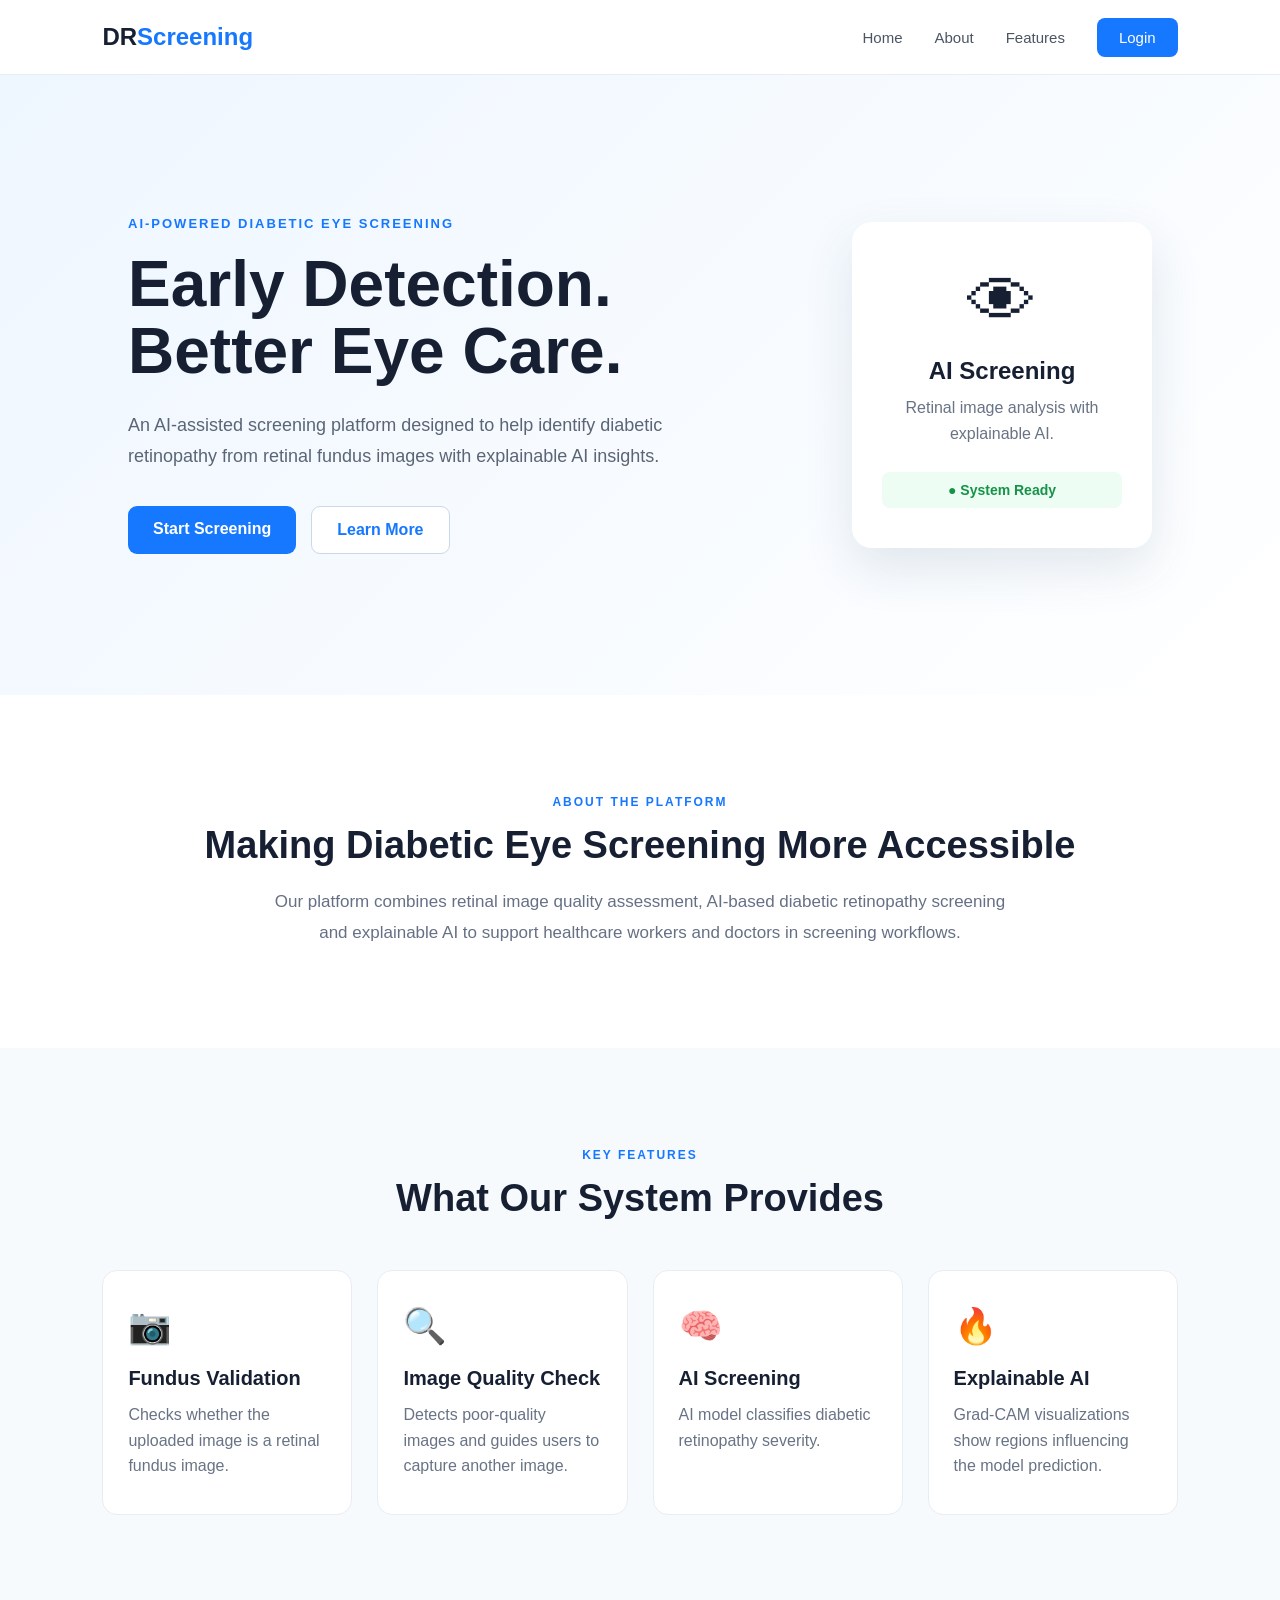
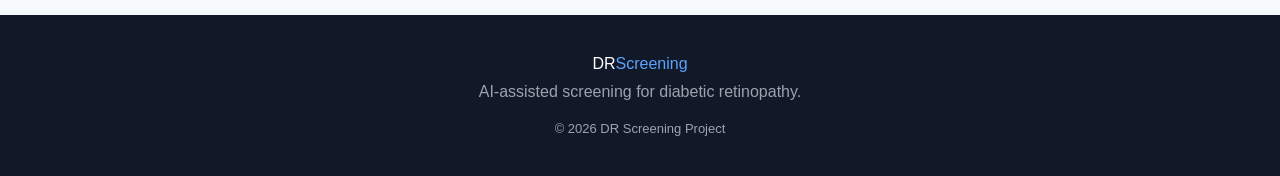
==== frontend/index.html @ b0140a63 "Complete doctor dashboard and screening history" ====
<!DOCTYPE html>
<html lang="en">
<head>
    <meta charset="UTF-8">
    <meta name="viewport" content="width=device-width, initial-scale=1.0">

    <title>DR Screening | Diabetic Retinopathy Detection</title>

    <link rel="stylesheet" href="css/style.css">
</head>

<body>

    <!-- Navigation -->
    <header class="navbar">

        <div class="logo">
            DR<span>Screening</span>
        </div>

        <nav>
            <a href="index.html">Home</a>
            <a href="#about">About</a>
            <a href="#features">Features</a>
            <a href="login.html" class="login-btn">Login</a>
        </nav>

    </header>


    <!-- Hero Section -->
    <section class="hero">

        <div class="hero-content">

            <p class="tagline">
                AI-POWERED DIABETIC EYE SCREENING
            </p>

            <h1>
                Early Detection.<br>
                Better Eye Care.
            </h1>

            <p class="hero-text">
                An AI-assisted screening platform designed to help
                identify diabetic retinopathy from retinal fundus images
                with explainable AI insights.
            </p>

            <div class="hero-buttons">

                <a href="login.html" class="primary-btn">
                    Start Screening
                </a>

                <a href="#about" class="secondary-btn">
                    Learn More
                </a>

            </div>

        </div>


        <div class="hero-card">

            <div class="eye-icon">
                👁
            </div>

            <h3>AI Screening</h3>

            <p>
                Retinal image analysis with
                explainable AI.
            </p>

            <div class="status">
                ● System Ready
            </div>

        </div>

    </section>


    <!-- About Section -->
    <section id="about" class="about">

        <p class="section-label">ABOUT THE PLATFORM</p>

        <h2>
            Making Diabetic Eye Screening
            More Accessible
        </h2>

        <p>
            Our platform combines retinal image quality assessment,
            AI-based diabetic retinopathy screening and explainable
            AI to support healthcare workers and doctors in screening
            workflows.
        </p>

    </section>


    <!-- Features -->
    <section id="features" class="features">

        <p class="section-label">KEY FEATURES</p>

        <h2>What Our System Provides</h2>

        <div class="feature-grid">

            <div class="feature-card">
                <div class="feature-icon">📷</div>
                <h3>Fundus Validation</h3>
                <p>
                    Checks whether the uploaded image
                    is a retinal fundus image.
                </p>
            </div>


            <div class="feature-card">
                <div class="feature-icon">🔍</div>
                <h3>Image Quality Check</h3>
                <p>
                    Detects poor-quality images and
                    guides users to capture another image.
                </p>
            </div>


            <div class="feature-card">
                <div class="feature-icon">🧠</div>
                <h3>AI Screening</h3>
                <p>
                    AI model classifies diabetic
                    retinopathy severity.
                </p>
            </div>


            <div class="feature-card">
                <div class="feature-icon">🔥</div>
                <h3>Explainable AI</h3>
                <p>
                    Grad-CAM visualizations show
                    regions influencing the model prediction.
                </p>
            </div>

        </div>

    </section>


    <!-- Footer -->
    <footer>

        <div class="logo">
            DR<span>Screening</span>
        </div>

        <p>
            AI-assisted screening for diabetic retinopathy.
        </p>

        <p class="copyright">
            © 2026 DR Screening Project
        </p>

    </footer>


</body>
</html>
---- frontend/css/style.css ----
/* =========================================
   GLOBAL
   ========================================= */

* {
    margin: 0;
    padding: 0;
    box-sizing: border-box;
}

html {
    scroll-behavior: smooth;
}

body {
    font-family: Arial, Helvetica, sans-serif;
    background: #f7fafc;
    color: #172033;
}


/* =========================================
   NAVBAR
   ========================================= */

.navbar {
    width: 100%;
    height: 75px;
    display: flex;
    align-items: center;
    justify-content: space-between;
    padding: 0 8%;
    background: white;
    border-bottom: 1px solid #e8edf3;
}

.navbar .logo {
    flex-shrink: 0;
    white-space: nowrap;
    font-size: 24px;
    font-weight: 800;
    color: #172033;
}

.navbar .logo span {
    color: #1677ff;
}

.navbar > nav {
    display: flex;
    align-items: center;
    justify-content: flex-end;
    gap: 32px;
    flex-shrink: 0;
}

.navbar > nav a {
    text-decoration: none;
    color: #4b5563;
    font-size: 15px;
    font-weight: 500;
    white-space: nowrap;
}

.navbar > nav a:hover {
    color: #1677ff;
}

.login-btn {
    padding: 11px 22px;
    background: #1677ff;
    color: white !important;
    border-radius: 8px;
}


/* =========================================
   HERO
   ========================================= */

.hero {
    min-height: 620px;
    display: flex;
    align-items: center;
    justify-content: space-between;
    padding: 70px 10%;
    background: linear-gradient(
        135deg,
        #eef6ff,
        #ffffff
    );
}

.hero-content {
    max-width: 650px;
}

.tagline {
    color: #1677ff;
    font-size: 13px;
    font-weight: 700;
    letter-spacing: 2px;
    margin-bottom: 20px;
}

.hero h1 {
    font-size: 64px;
    line-height: 1.05;
    margin-bottom: 25px;
}

.hero-text {
    max-width: 570px;
    color: #5b6575;
    font-size: 18px;
    line-height: 1.7;
    margin-bottom: 35px;
}

.hero-buttons {
    display: flex;
    gap: 15px;
}

.primary-btn,
.secondary-btn {
    text-decoration: none;
    padding: 14px 25px;
    border-radius: 9px;
    font-weight: 600;
}

.primary-btn {
    background: #1677ff;
    color: white;
}

.primary-btn:hover {
    background: #075dcc;
}

.secondary-btn {
    background: white;
    color: #1677ff;
    border: 1px solid #cbd8e8;
}


/* =========================================
   HERO CARD
   ========================================= */

.hero-card {
    width: 300px;
    padding: 40px 30px;
    background: white;
    border-radius: 20px;
    text-align: center;
    box-shadow: 0 20px 50px rgba(30, 70, 110, 0.12);
}

.eye-icon {
    font-size: 70px;
    margin-bottom: 15px;
}

.hero-card h3 {
    font-size: 24px;
    margin-bottom: 10px;
}

.hero-card p {
    color: #687385;
    line-height: 1.6;
}

.status {
    margin-top: 25px;
    padding: 10px;
    background: #edfdf4;
    color: #159447;
    border-radius: 8px;
    font-size: 14px;
    font-weight: 600;
}


/* =========================================
   ABOUT
   ========================================= */

.about {
    padding: 100px 15%;
    text-align: center;
    background: white;
}

.section-label {
    color: #1677ff;
    font-size: 12px;
    font-weight: 700;
    letter-spacing: 2px;
    margin-bottom: 15px;
}

.about h2,
.features h2 {
    font-size: 38px;
    margin-bottom: 20px;
}

.about > p:last-child {
    max-width: 750px;
    margin: auto;
    color: #667085;
    font-size: 17px;
    line-height: 1.8;
}


/* =========================================
   FEATURES
   ========================================= */

.features {
    padding: 100px 8%;
    text-align: center;
}

.feature-grid {
    margin-top: 50px;
    display: grid;
    grid-template-columns: repeat(4, 1fr);
    gap: 25px;
}

.feature-card {
    background: white;
    padding: 35px 25px;
    border-radius: 15px;
    border: 1px solid #e8edf3;
    text-align: left;
    transition: 0.25s;
}

.feature-card:hover {
    transform: translateY(-5px);
    box-shadow: 0 15px 35px rgba(30, 70, 110, 0.10);
}

.feature-icon {
    font-size: 35px;
    margin-bottom: 20px;
}

.feature-card h3 {
    margin-bottom: 12px;
    font-size: 20px;
}

.feature-card p {
    color: #687385;
    line-height: 1.6;
}


/* =========================================
   FOOTER
   ========================================= */

footer {
    padding: 40px 8%;
    background: #111827;
    color: #9ca3af;
    text-align: center;
}

footer .logo {
    color: white;
    margin-bottom: 10px;
}

footer .logo span {
    color: #5da3ff;
}

.copyright {
    margin-top: 20px;
    font-size: 13px;
}


/* =========================================
   LOGIN PAGE
   ========================================= */

.login-page {
    min-height: 100vh;
    display: flex;
    align-items: center;
    justify-content: center;
    background: linear-gradient(
        135deg,
        #eef6ff,
        #ffffff
    );
}

.login-container {
    width: 100%;
    display: flex;
    justify-content: center;
    padding: 30px;
}

.login-card {
    width: 430px;
    background: white;
    padding: 45px;
    border-radius: 18px;
    box-shadow: 0 20px 60px rgba(30, 70, 110, 0.12);
    border: 1px solid #e8edf3;
}

.login-logo {
    text-align: center;
    font-size: 25px;
    font-weight: 800;
    color: #172033;
    margin-bottom: 30px;
}

.login-logo span {
    color: #1677ff;
}

.login-card h1 {
    text-align: center;
    font-size: 32px;
    margin-bottom: 10px;
}

.login-subtitle {
    text-align: center;
    color: #687385;
    font-size: 15px;
    margin-bottom: 35px;
}


/* =========================================
   FORM
   ========================================= */

.form-group {
    margin-bottom: 22px;
}

.form-group label {
    display: block;
    font-size: 14px;
    font-weight: 600;
    margin-bottom: 8px;
    color: #344054;
}

.form-group input[type="email"],
.form-group input[type="password"] {
    width: 100%;
    padding: 13px 14px;
    border: 1px solid #d0d5dd;
    border-radius: 8px;
    font-size: 15px;
    outline: none;
    transition: 0.2s;
}

.form-group input[type="email"]:focus,
.form-group input[type="password"]:focus {
    border-color: #1677ff;
    box-shadow: 0 0 0 3px rgba(22, 119, 255, 0.10);
}


/* =========================================
   ROLE SELECTION
   ========================================= */

.role-options {
    display: flex;
    gap: 12px;
}

.role-option {
    flex: 1;
    display: flex !important;
    align-items: center;
    gap: 8px;
    padding: 12px;
    border: 1px solid #d0d5dd;
    border-radius: 8px;
    cursor: pointer;
    font-weight: 500 !important;
    color: #475467 !important;
}

.role-option:hover {
    border-color: #1677ff;
}

.role-option input {
    accent-color: #1677ff;
}


/* =========================================
   LOGIN BUTTON
   ========================================= */

.login-submit {
    width: 100%;
    padding: 14px;
    border: none;
    border-radius: 8px;
    background: #1677ff;
    color: white;
    font-size: 16px;
    font-weight: 600;
    cursor: pointer;
    transition: 0.2s;
}

.login-submit:hover {
    background: #075dcc;
}


/* =========================================
   BACK HOME
   ========================================= */

.back-home {
    display: block;
    text-align: center;
    margin-top: 25px;
    color: #1677ff;
    text-decoration: none;
    font-size: 14px;
    font-weight: 500;
}

.back-home:hover {
    text-decoration: underline;
}


/* =========================================
   PATIENT REGISTRATION
   ========================================= */

.login-section {
    min-height: calc(100vh - 75px);
    display: flex;
    align-items: center;
    justify-content: center;
    padding: 60px 20px;
    background: #f5f8fc;
}

.login-section .login-container {
    width: 100%;
    max-width: 1050px;
    display: grid;
    grid-template-columns: 1fr 1fr;
    gap: 60px;
    align-items: center;
}


/* =========================================
   PATIENT LEFT INFORMATION
   ========================================= */

.login-info {
    padding: 30px;
}

.info-icon {
    width: 70px;
    height: 70px;
    display: flex;
    align-items: center;
    justify-content: center;
    border-radius: 18px;
    background: #e8f1ff;
    font-size: 32px;
    margin-bottom: 25px;
}

.login-info h1 {
    font-size: 42px;
    margin-bottom: 18px;
    color: #172033;
}

.login-info > p {
    font-size: 17px;
    line-height: 1.7;
    color: #687386;
    max-width: 480px;
    margin-bottom: 30px;
}

.info-points {
    display: flex;
    flex-direction: column;
    gap: 16px;
}

.info-point {
    display: flex;
    align-items: center;
    gap: 12px;
}

.info-point span {
    width: 26px;
    height: 26px;
    display: flex;
    align-items: center;
    justify-content: center;
    border-radius: 50%;
    background: #e8f7ef;
    color: #1f9d55;
    font-size: 14px;
    font-weight: bold;
}

.info-point p {
    margin: 0;
    color: #4d596b;
    font-size: 15px;
}


/* =========================================
   PATIENT CARD
   ========================================= */

.login-section .login-card {
    width: 100%;
    background: white;
    padding: 40px;
    border-radius: 20px;
    box-shadow: 0 15px 45px rgba(30, 50, 80, 0.10);
    border: 1px solid #e8edf5;
}


/* =========================================
   PATIENT CARD HEADER
   ========================================= */

.login-header {
    text-align: center;
    margin-bottom: 30px;
}

.card-icon {
    width: 58px;
    height: 58px;
    margin: 0 auto 15px;
    display: flex;
    align-items: center;
    justify-content: center;
    border-radius: 15px;
    background: #edf4ff;
    font-size: 25px;
}

.login-header h2 {
    margin-bottom: 8px;
    font-size: 28px;
    color: #172033;
}

.login-header p {
    margin: 0;
    color: #7a8494;
    font-size: 14px;
}


/* =========================================
   PATIENT INPUTS
   ========================================= */

.login-section .form-group {
    margin-bottom: 20px;
}

.login-section .form-group label {
    display: block;
    margin-bottom: 8px;
    font-size: 14px;
    font-weight: 600;
    color: #344054;
}

.login-section .form-group input,
.login-section .form-group select {
    width: 100%;
    padding: 13px 15px;
    border: 1px solid #d9e0ea;
    border-radius: 10px;
    background: #ffffff;
    font-size: 14px;
    color: #263244;
    outline: none;
    box-sizing: border-box;
    transition: 0.2s;
}

.login-section .form-group input:focus,
.login-section .form-group select:focus {
    border-color: #3678e5;
    box-shadow: 0 0 0 3px rgba(54, 120, 229, 0.10);
}

.login-section .form-group input::placeholder {
    color: #a1aab8;
}


/* =========================================
   PATIENT REGISTER BUTTON
   ========================================= */

.login-button {
    width: 100%;
    padding: 14px;
    border: none;
    border-radius: 10px;
    background: #2563eb;
    color: white;
    font-size: 15px;
    font-weight: 600;
    cursor: pointer;
    transition: 0.2s;
}

.login-button:hover {
    background: #1d4ed8;
    transform: translateY(-1px);
}


/* =========================================
   PATIENT MESSAGE
   ========================================= */

.form-message {
    margin-top: 18px;
    text-align: center;
    font-size: 14px;
    min-height: 20px;
}


/* =========================================
   PATIENT FOOTER LINK
   ========================================= */

.login-footer {
    text-align: center;
    margin-top: 22px;
}

.login-footer a {
    color: #2563eb;
    text-decoration: none;
    font-size: 14px;
    font-weight: 500;
}

.login-footer a:hover {
    text-decoration: underline;
}


/* =========================================
   SCREENING PAGE
   ========================================= */

.screening-page {
    min-height: 100vh;
    background: #f7fafc;
    color: #172033;
}

.screening-container {
    width: 100%;
    max-width: 1200px;
    margin: 0 auto;
    padding: 60px 30px 80px;
}

.screening-header {
    display: flex;
    align-items: flex-end;
    justify-content: space-between;
    gap: 30px;
    margin-bottom: 45px;
}

.screening-header h1 {
    font-size: 46px;
    line-height: 1.15;
    margin-bottom: 15px;
    color: #172033;
}

.screening-header p {
    color: #687385;
    font-size: 17px;
    line-height: 1.6;
    max-width: 700px;
}


/* =========================================
   PATIENT MINI CARD
   ========================================= */

.patient-mini-card {
    display: flex;
    align-items: center;
    gap: 12px;
    min-width: 190px;
    padding: 15px 18px;
    background: white;
    border: 1px solid #e8edf3;
    border-radius: 12px;
    box-shadow: 0 8px 25px rgba(30, 70, 110, 0.08);
}

.patient-mini-icon {
    width: 42px;
    height: 42px;
    display: flex;
    align-items: center;
    justify-content: center;
    background: #edf4ff;
    border-radius: 10px;
    font-size: 20px;
}

.patient-mini-card span {
    display: block;
    color: #7a8494;
    font-size: 12px;
    margin-bottom: 4px;
}

.patient-mini-card strong {
    color: #172033;
    font-size: 15px;
}


/* =========================================
   SCREENING GRID
   ========================================= */

.screening-grid {
    display: grid;
    grid-template-columns: 1.15fr 0.85fr;
    gap: 28px;
    align-items: start;
}

.screening-card {
    background: white;
    border: 1px solid #e8edf3;
    border-radius: 18px;
    padding: 30px;
    box-shadow: 0 12px 35px rgba(30, 70, 110, 0.08);
}


/* =========================================
   SCREENING CARD HEADER
   ========================================= */

.screening-card-header {
    display: flex;
    align-items: center;
    gap: 15px;
    margin-bottom: 25px;
}

.screening-icon {
    width: 52px;
    height: 52px;
    display: flex;
    align-items: center;
    justify-content: center;
    background: #edf4ff;
    border-radius: 14px;
    font-size: 24px;
}

.screening-card-header h2 {
    font-size: 24px;
    margin-bottom: 5px;
}

.screening-card-header p {
    color: #7a8494;
    font-size: 14px;
}


/* =========================================
   UPLOAD AREA
   ========================================= */

.upload-area {
    min-height: 240px;
    display: flex;
    flex-direction: column;
    align-items: center;
    justify-content: center;
    text-align: center;
    padding: 30px;
    border: 2px dashed #cbd8e8;
    border-radius: 14px;
    background: #f9fbff;
    cursor: pointer;
    transition: 0.2s;
}

.upload-area:hover {
    border-color: #1677ff;
    background: #f1f7ff;
}

.upload-icon {
    font-size: 38px;
    color: #1677ff;
    margin-bottom: 12px;
}

.upload-area h3 {
    font-size: 20px;
    margin-bottom: 8px;
}

.upload-area p {
    color: #687385;
    margin-bottom: 8px;
}

.upload-area span {
    color: #8a94a3;
    font-size: 13px;
}


/* =========================================
   IMAGE PREVIEW
   ========================================= */

.image-preview-container {
    margin-top: 20px;
    text-align: center;
}

.image-preview-container img {
    display: block;
    width: 100%;
    max-height: 330px;
    object-fit: contain;
    border-radius: 12px;
    border: 1px solid #e3e8ef;
    background: #111827;
    margin-bottom: 12px;
}

.remove-image {
    padding: 9px 16px;
    border: 1px solid #d0d5dd;
    border-radius: 8px;
    background: white;
    color: #475467;
    cursor: pointer;
}

.remove-image:hover {
    border-color: #ef4444;
    color: #ef4444;
}


/* =========================================
   SCREENING BUTTON
   ========================================= */

.screening-button,
.secondary-screening-button {
    width: 100%;
    padding: 14px 20px;
    border: none;
    border-radius: 10px;
    font-size: 15px;
    font-weight: 600;
    cursor: pointer;
    transition: 0.2s;
}

.screening-button {
    margin-top: 20px;
    background: #1677ff;
    color: white;
}

.screening-button:hover:not(:disabled) {
    background: #075dcc;
    transform: translateY(-1px);
}

.screening-button:disabled {
    background: #cbd5e1;
    color: #64748b;
    cursor: not-allowed;
}


/* =========================================
   SCREENING LOADING
   ========================================= */

.screening-loading {
    margin-top: 20px;
    padding: 20px;
    text-align: center;
    background: #f1f7ff;
    border-radius: 10px;
    color: #475467;
}

.spinner {
    width: 28px;
    height: 28px;
    margin: 0 auto 12px;
    border: 3px solid #dbeafe;
    border-top-color: #1677ff;
    border-radius: 50%;
    animation: screening-spin 0.8s linear infinite;
}

@keyframes screening-spin {
    to {
        transform: rotate(360deg);
    }
}

.screening-message {
    margin-top: 15px;
    text-align: center;
    font-size: 14px;
    color: #475467;
    min-height: 20px;
}


/* =========================================
   SCREENING PROCESS
   ========================================= */

.process-list {
    display: flex;
    flex-direction: column;
}

.process-step {
    display: flex;
    align-items: flex-start;
    gap: 15px;
}

.process-number {
    flex: 0 0 36px;
    width: 36px;
    height: 36px;
    display: flex;
    align-items: center;
    justify-content: center;
    border-radius: 50%;
    background: #e8f1ff;
    color: #1677ff;
    font-weight: 700;
}

.process-step strong {
    display: block;
    font-size: 16px;
    margin-bottom: 6px;
}

.process-step p {
    color: #687385;
    font-size: 14px;
    line-height: 1.6;
}

.process-line {
    width: 2px;
    height: 30px;
    margin: 5px 0 5px 17px;
    background: #dbe5f1;
}


/* =========================================
   RESULT SECTION
   ========================================= */

.result-section {
    margin-top: 35px;
    padding: 35px;
    background: white;
    border: 1px solid #e8edf3;
    border-radius: 18px;
    box-shadow: 0 12px 35px rgba(30, 70, 110, 0.08);
}

.result-header {
    display: flex;
    align-items: center;
    justify-content: space-between;
    gap: 20px;
    margin-bottom: 25px;
}

.result-header h2 {
    font-size: 30px;
    margin-top: 5px;
}

.result-status {
    padding: 9px 16px;
    border-radius: 999px;
    background: #edfdf4;
    color: #159447;
    font-size: 13px;
    font-weight: 700;
}


/* =========================================
   RESULT CARDS
   ========================================= */

.result-grid {
    display: grid;
    grid-template-columns: repeat(3, 1fr);
    gap: 18px;
    margin-bottom: 30px;
}

.result-card {
    padding: 22px;
    border: 1px solid #e8edf3;
    border-radius: 12px;
    background: #fbfcfe;
}

.result-label {
    display: block;
    color: #7a8494;
    font-size: 13px;
    margin-bottom: 9px;
}

.result-value {
    display: block;
    font-size: 24px;
    color: #172033;
    margin-bottom: 6px;
}

.result-secondary {
    color: #687385;
    font-size: 13px;
}


/* =========================================
   RESULT IMAGES
   ========================================= */

.result-images {
    display: grid;
    grid-template-columns: 1fr 1fr;
    gap: 22px;
}

.result-image-card {
    padding: 20px;
    border: 1px solid #e8edf3;
    border-radius: 14px;
    background: #fbfcfe;
}

.result-image-card h3 {
    font-size: 17px;
    margin-bottom: 15px;
}

.result-image-container {
    min-height: 280px;
    display: flex;
    align-items: center;
    justify-content: center;
    background: #111827;
    border-radius: 10px;
    overflow: hidden;
}

.result-image-container img {
    display: block;
    width: 100%;
    max-height: 400px;
    object-fit: contain;
}

.gradcam-note {
    margin-top: 12px;
    color: #687385;
    font-size: 13px;
    line-height: 1.5;
}


/* =========================================
   RECOMMENDATION
   ========================================= */

.recommendation-card {
    display: flex;
    align-items: flex-start;
    gap: 15px;
    margin-top: 25px;
    padding: 20px;
    border-radius: 12px;
    background: #f1f7ff;
    border: 1px solid #dbeafe;
}

.recommendation-icon {
    font-size: 25px;
}

.recommendation-card span {
    display: block;
    color: #1677ff;
    font-size: 13px;
    font-weight: 700;
    margin-bottom: 6px;
}

.recommendation-card p {
    color: #344054;
    line-height: 1.6;
}


/* =========================================
   QUALITY DETAILS
   ========================================= */

.quality-details {
    margin-top: 22px;
    padding: 22px;
    border: 1px solid #e8edf3;
    border-radius: 12px;
    background: #fbfcfe;
}

.quality-details h3 {
    font-size: 17px;
    margin-bottom: 18px;
}

.quality-grid {
    display: grid;
    grid-template-columns: repeat(3, 1fr);
    gap: 15px;
}

.quality-grid > div {
    padding: 15px;
    background: white;
    border: 1px solid #edf0f4;
    border-radius: 9px;
}

.quality-grid span {
    display: block;
    color: #7a8494;
    font-size: 12px;
    margin-bottom: 5px;
}

.quality-grid strong {
    font-size: 18px;
    color: #172033;
}


/* =========================================
   NEW SCREENING
   ========================================= */

.new-screening {
    max-width: 260px;
    margin: 25px auto 0;
}

.secondary-screening-button {
    background: white;
    color: #1677ff;
    border: 1px solid #bfd0e5;
}

.secondary-screening-button:hover {
    background: #f1f7ff;
    border-color: #1677ff;
}


/* =========================================
   RESPONSIVE - TABLET
   ========================================= */

@media (max-width: 900px) {

    .hero {
        flex-direction: column;
        gap: 50px;
        text-align: center;
    }

    .hero-buttons {
        justify-content: center;
    }

    .feature-grid {
        grid-template-columns: repeat(2, 1fr);
    }

    .login-section .login-container {
        grid-template-columns: 1fr;
        gap: 20px;
        max-width: 600px;
    }

    .login-info {
        text-align: center;
        padding: 10px;
    }

    .info-icon {
        margin-left: auto;
        margin-right: auto;
    }

    .login-info > p {
        margin-left: auto;
        margin-right: auto;
    }

    .info-points {
        align-items: center;
    }

    .screening-header {
        flex-direction: column;
        align-items: flex-start;
    }

    .screening-grid {
        grid-template-columns: 1fr;
    }

    .result-grid {
        grid-template-columns: 1fr;
    }

    .result-images {
        grid-template-columns: 1fr;
    }
}


/* =========================================
   MOBILE
   ========================================= */

@media (max-width: 600px) {

    .navbar {
        padding: 0 5%;
    }

    .navbar > nav {
        gap: 10px;
    }

    .navbar > nav a:not(.login-btn) {
        display: none;
    }

    .hero {
        padding: 60px 6%;
    }

    .hero h1 {
        font-size: 42px;
    }

    .feature-grid {
        grid-template-columns: 1fr;
    }

    .login-card {
        padding: 30px 22px;
    }

    .role-options {
        flex-direction: column;
    }

    .login-section {
        padding: 35px 15px;
    }

    .login-section .login-card {
        padding: 25px 20px;
    }

    .login-info h1 {
        font-size: 32px;
    }

    .login-header h2 {
        font-size: 24px;
    }

    .screening-container {
        padding: 40px 15px 60px;
    }

    .screening-header h1 {
        font-size: 34px;
    }

    .screening-card,
    .result-section {
        padding: 22px;
    }

    .quality-grid {
        grid-template-columns: 1fr;
    }

    .patient-mini-card {
        width: 100%;
    }
}


/* =========================================
   VERY SMALL SCREENS
   ========================================= */

@media (max-width: 400px) {

    .hero h1 {
        font-size: 36px;
    }

    .hero-card {
        width: 100%;
    }

    .login-section .login-card {
        padding: 22px 16px;
    }

    .screening-card,
    .result-section {
        padding: 18px;
    }
}
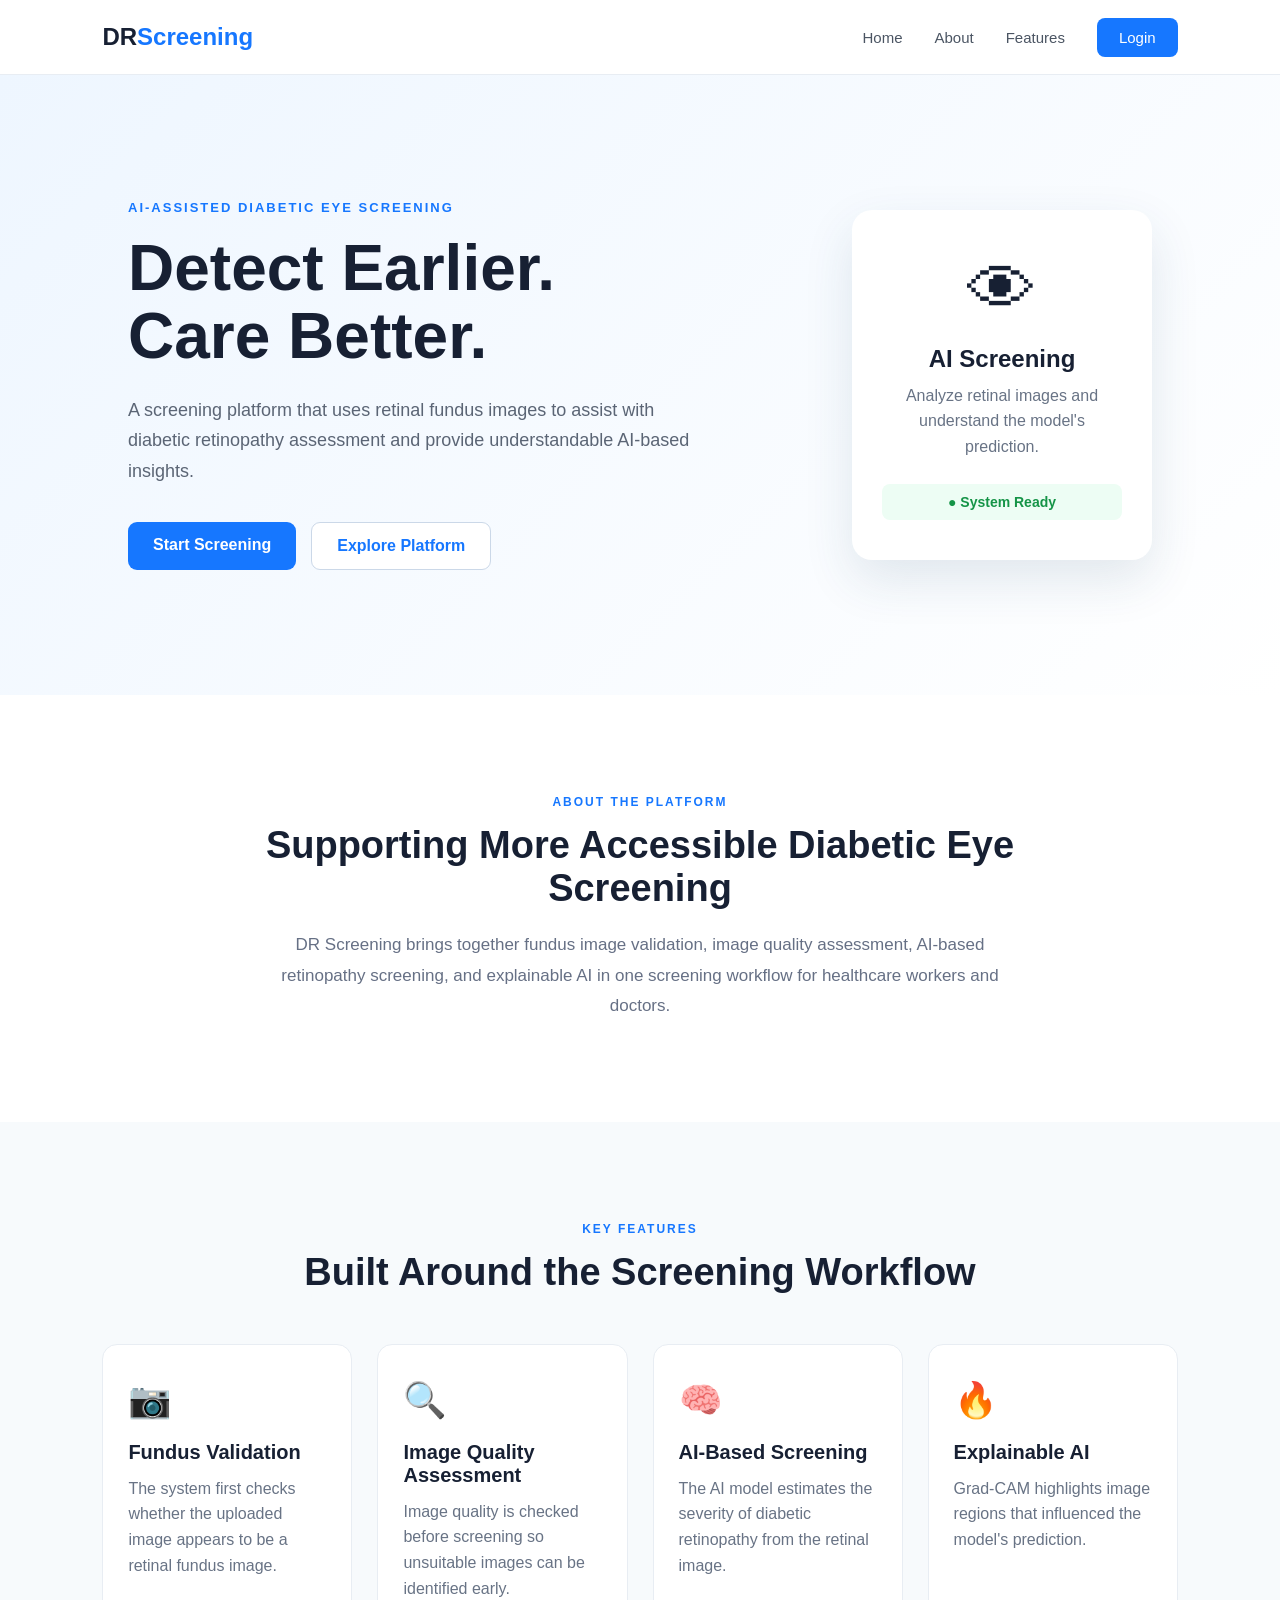
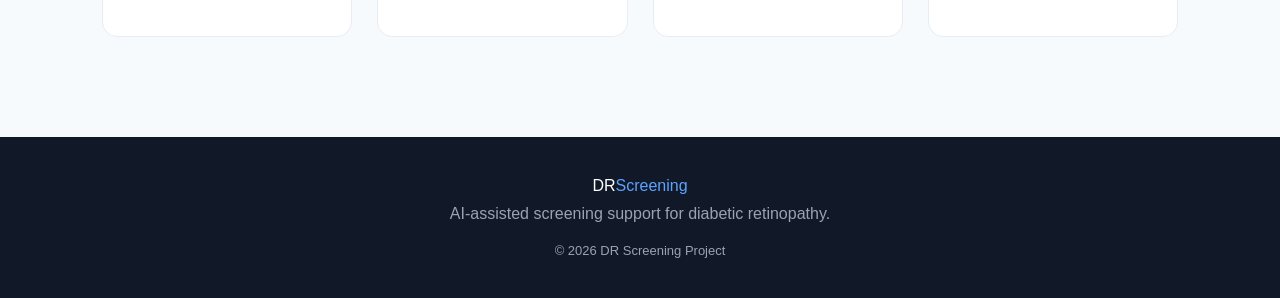
==== commit 30d9b336: "Refactor frontend and update screening pages" ====
--- a/frontend/index.html
+++ b/frontend/index.html
@@ -1,24 +1,25 @@
 <!DOCTYPE html>
 <html lang="en">
+
 <head>
     <meta charset="UTF-8">
     <meta name="viewport" content="width=device-width, initial-scale=1.0">
 
-    <title>DR Screening | Diabetic Retinopathy Detection</title>
+    <title>DR Screening | AI-Assisted Eye Screening</title>
 
     <link rel="stylesheet" href="css/style.css">
 </head>
 
 <body>
 
-    <!-- Navigation -->
+    <!-- Main navigation -->
     <header class="navbar">
 
         <div class="logo">
             DR<span>Screening</span>
         </div>
 
-        <nav>
+        <nav class="nav-links">
             <a href="index.html">Home</a>
             <a href="#about">About</a>
             <a href="#features">Features</a>
@@ -28,134 +29,183 @@
     </header>
 
 
-    <!-- Hero Section -->
-    <section class="hero">
-
-        <div class="hero-content">
-
-            <p class="tagline">
-                AI-POWERED DIABETIC EYE SCREENING
+    <!-- Hero -->
+    <main>
+
+        <section class="hero">
+
+            <div class="hero-content">
+
+                <p class="tagline">
+                    AI-ASSISTED DIABETIC EYE SCREENING
+                </p>
+
+                <h1>
+                    Detect Earlier.<br>
+                    Care Better.
+                </h1>
+
+                <p class="hero-text">
+                    A screening platform that uses retinal fundus images
+                    to assist with diabetic retinopathy assessment and
+                    provide understandable AI-based insights.
+                </p>
+
+                <div class="hero-buttons">
+
+                    <a href="login.html" class="primary-btn">
+                        Start Screening
+                    </a>
+
+                    <a href="#about" class="secondary-btn">
+                        Explore Platform
+                    </a>
+
+                </div>
+
+            </div>
+
+
+            <div class="hero-card">
+
+                <div class="eye-icon">
+                    👁
+                </div>
+
+                <h3>
+                    AI Screening
+                </h3>
+
+                <p>
+                    Analyze retinal images and
+                    understand the model's prediction.
+                </p>
+
+                <div class="status">
+                    <span>●</span> System Ready
+                </div>
+
+            </div>
+
+        </section>
+
+
+        <!-- About -->
+        <section id="about" class="about">
+
+            <p class="section-label">
+                ABOUT THE PLATFORM
             </p>
 
-            <h1>
-                Early Detection.<br>
-                Better Eye Care.
-            </h1>
-
-            <p class="hero-text">
-                An AI-assisted screening platform designed to help
-                identify diabetic retinopathy from retinal fundus images
-                with explainable AI insights.
+            <h2>
+                Supporting More Accessible
+                Diabetic Eye Screening
+            </h2>
+
+            <p>
+                DR Screening brings together fundus image validation,
+                image quality assessment, AI-based retinopathy screening,
+                and explainable AI in one screening workflow for
+                healthcare workers and doctors.
             </p>
 
-            <div class="hero-buttons">
-
-                <a href="login.html" class="primary-btn">
-                    Start Screening
-                </a>
-
-                <a href="#about" class="secondary-btn">
-                    Learn More
-                </a>
+        </section>
+
+
+        <!-- Features -->
+        <section id="features" class="features">
+
+            <p class="section-label">
+                KEY FEATURES
+            </p>
+
+            <h2>
+                Built Around the Screening Workflow
+            </h2>
+
+            <div class="feature-grid">
+
+
+                <!-- Feature 1 -->
+                <article class="feature-card">
+
+                    <div class="feature-icon">
+                        📷
+                    </div>
+
+                    <h3>
+                        Fundus Validation
+                    </h3>
+
+                    <p>
+                        The system first checks whether the uploaded
+                        image appears to be a retinal fundus image.
+                    </p>
+
+                </article>
+
+
+                <!-- Feature 2 -->
+                <article class="feature-card">
+
+                    <div class="feature-icon">
+                        🔍
+                    </div>
+
+                    <h3>
+                        Image Quality Assessment
+                    </h3>
+
+                    <p>
+                        Image quality is checked before screening so
+                        unsuitable images can be identified early.
+                    </p>
+
+                </article>
+
+
+                <!-- Feature 3 -->
+                <article class="feature-card">
+
+                    <div class="feature-icon">
+                        🧠
+                    </div>
+
+                    <h3>
+                        AI-Based Screening
+                    </h3>
+
+                    <p>
+                        The AI model estimates the severity of
+                        diabetic retinopathy from the retinal image.
+                    </p>
+
+                </article>
+
+
+                <!-- Feature 4 -->
+                <article class="feature-card">
+
+                    <div class="feature-icon">
+                        🔥
+                    </div>
+
+                    <h3>
+                        Explainable AI
+                    </h3>
+
+                    <p>
+                        Grad-CAM highlights image regions that
+                        influenced the model's prediction.
+                    </p>
+
+                </article>
 
             </div>
 
-        </div>
-
-
-        <div class="hero-card">
-
-            <div class="eye-icon">
-                👁
-            </div>
-
-            <h3>AI Screening</h3>
-
-            <p>
-                Retinal image analysis with
-                explainable AI.
-            </p>
-
-            <div class="status">
-                ● System Ready
-            </div>
-
-        </div>
-
-    </section>
-
-
-    <!-- About Section -->
-    <section id="about" class="about">
-
-        <p class="section-label">ABOUT THE PLATFORM</p>
-
-        <h2>
-            Making Diabetic Eye Screening
-            More Accessible
-        </h2>
-
-        <p>
-            Our platform combines retinal image quality assessment,
-            AI-based diabetic retinopathy screening and explainable
-            AI to support healthcare workers and doctors in screening
-            workflows.
-        </p>
-
-    </section>
-
-
-    <!-- Features -->
-    <section id="features" class="features">
-
-        <p class="section-label">KEY FEATURES</p>
-
-        <h2>What Our System Provides</h2>
-
-        <div class="feature-grid">
-
-            <div class="feature-card">
-                <div class="feature-icon">📷</div>
-                <h3>Fundus Validation</h3>
-                <p>
-                    Checks whether the uploaded image
-                    is a retinal fundus image.
-                </p>
-            </div>
-
-
-            <div class="feature-card">
-                <div class="feature-icon">🔍</div>
-                <h3>Image Quality Check</h3>
-                <p>
-                    Detects poor-quality images and
-                    guides users to capture another image.
-                </p>
-            </div>
-
-
-            <div class="feature-card">
-                <div class="feature-icon">🧠</div>
-                <h3>AI Screening</h3>
-                <p>
-                    AI model classifies diabetic
-                    retinopathy severity.
-                </p>
-            </div>
-
-
-            <div class="feature-card">
-                <div class="feature-icon">🔥</div>
-                <h3>Explainable AI</h3>
-                <p>
-                    Grad-CAM visualizations show
-                    regions influencing the model prediction.
-                </p>
-            </div>
-
-        </div>
-
-    </section>
+        </section>
+
+    </main>
 
 
     <!-- Footer -->
@@ -166,7 +216,7 @@
         </div>
 
         <p>
-            AI-assisted screening for diabetic retinopathy.
+            AI-assisted screening support for diabetic retinopathy.
         </p>
 
         <p class="copyright">
@@ -175,6 +225,6 @@
 
     </footer>
 
-
 </body>
+
 </html>
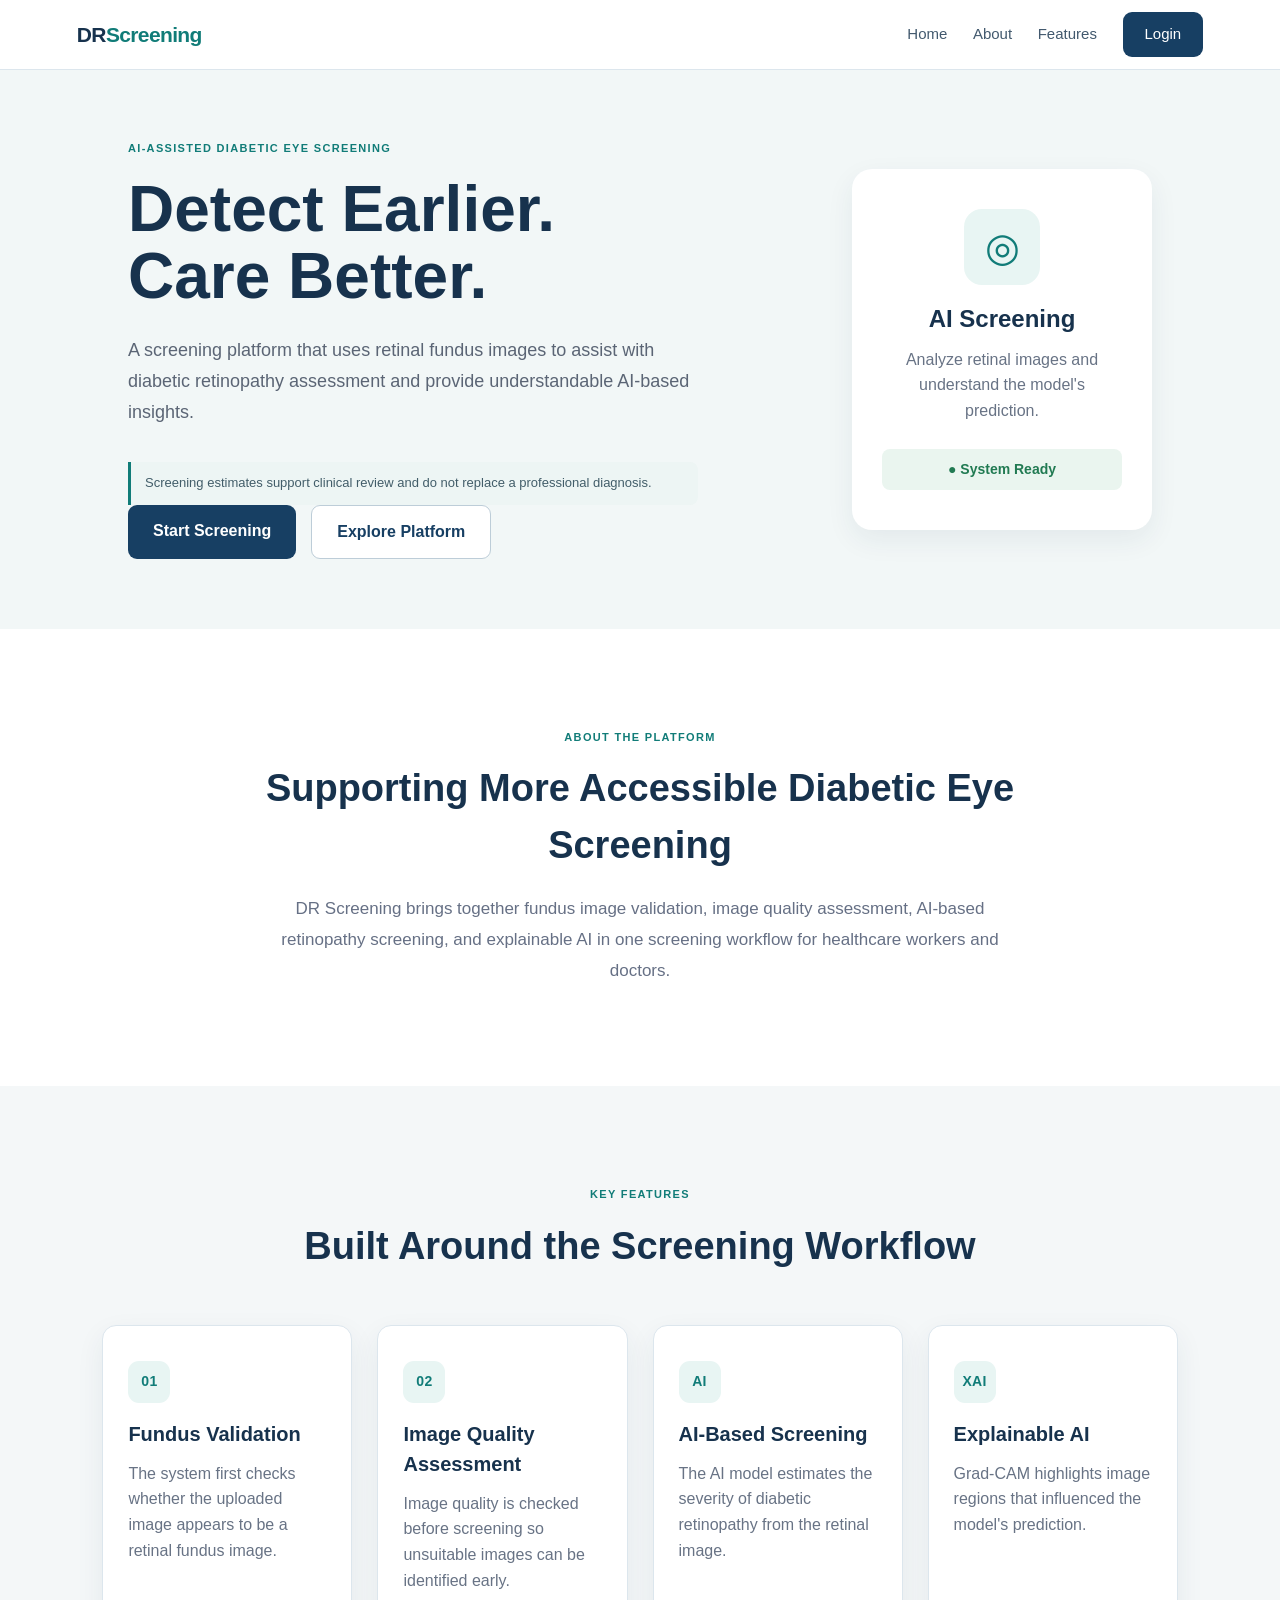
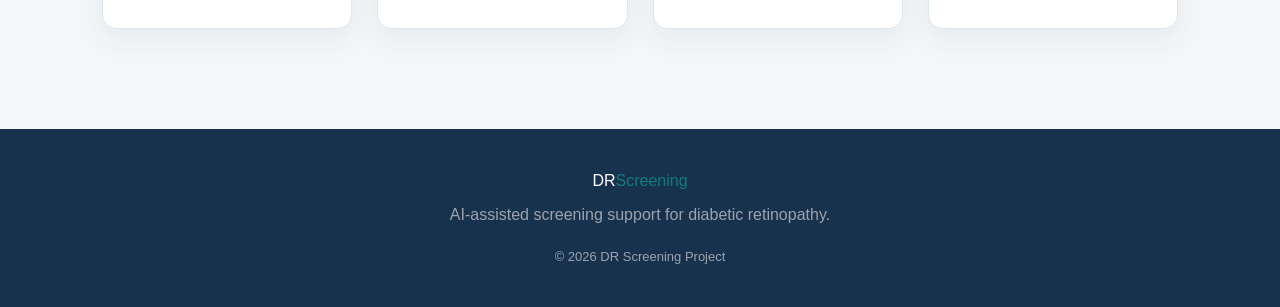
==== commit b74116e4: "Improve frontend UI" ====
--- a/frontend/index.html
+++ b/frontend/index.html
@@ -51,6 +51,10 @@
                     provide understandable AI-based insights.
                 </p>
 
+                <p class="medical-note">
+                    Screening estimates support clinical review and do not replace a professional diagnosis.
+                </p>
+
                 <div class="hero-buttons">
 
                     <a href="login.html" class="primary-btn">
@@ -69,7 +73,7 @@
             <div class="hero-card">
 
                 <div class="eye-icon">
-                    👁
+                    ◎
                 </div>
 
                 <h3>
@@ -130,7 +134,7 @@
                 <article class="feature-card">
 
                     <div class="feature-icon">
-                        📷
+                        01
                     </div>
 
                     <h3>
@@ -149,7 +153,7 @@
                 <article class="feature-card">
 
                     <div class="feature-icon">
-                        🔍
+                        02
                     </div>
 
                     <h3>
@@ -168,7 +172,7 @@
                 <article class="feature-card">
 
                     <div class="feature-icon">
-                        🧠
+                        AI
                     </div>
 
                     <h3>
@@ -187,7 +191,7 @@
                 <article class="feature-card">
 
                     <div class="feature-icon">
-                        🔥
+                        XAI
                     </div>
 
                     <h3>
@@ -227,4 +231,4 @@
 
 </body>
 
-</html>+</html>
--- a/frontend/css/style.css
+++ b/frontend/css/style.css
@@ -1403,4 +1403,364 @@
     .result-section {
         padding: 18px;
     }
-}+}
+/* =========================================
+   SHARED HEALTHCARE UI
+   ========================================= */
+:root {
+    --ink: #17324d;
+    --muted: #61758a;
+    --navy: #173f63;
+    --teal: #117c78;
+    --teal-soft: #e8f5f3;
+    --green: #217a52;
+    --line: #dce6ed;
+    --surface: #ffffff;
+    --canvas: #f4f7f8;
+    --shadow: 0 10px 28px rgba(25, 54, 78, .07);
+}
+
+html { background: var(--canvas); }
+body { color: var(--ink); background: var(--canvas); font-family: Inter, "Segoe UI", Arial, sans-serif; line-height: 1.5; }
+:where(a, button, input, select, [tabindex]):focus-visible { outline: 3px solid rgba(17, 124, 120, .38); outline-offset: 3px; }
+:where(button, input, select) { font: inherit; }
+.navbar, .patient-navbar { position: relative; min-height: 68px; height: auto; padding: 12px clamp(18px, 6vw, 88px); border-bottom: 1px solid var(--line); background: var(--surface); }
+.navbar .logo, .patient-logo { color: var(--ink); font-size: 21px; letter-spacing: -.03em; }
+.navbar .logo span, .patient-logo span, footer .logo span { color: var(--teal); }
+.navbar > nav, .patient-nav-links { gap: clamp(12px, 2vw, 28px); }
+.navbar > nav a, .patient-nav-links a { color: #42596e; transition: color .16s ease, background .16s ease; }
+.navbar > nav a:hover, .patient-nav-links a:hover { color: var(--teal); }
+.login-btn, .primary-btn, .login-submit, .patient-submit, .screening-button, .details-button, .report-button { background: var(--navy); color: white; border-radius: 9px; transition: background .16s ease, transform .16s ease; }
+.login-btn:hover, .primary-btn:hover, .login-submit:hover, .patient-submit:hover, .screening-button:hover:not(:disabled), .details-button:hover, .report-button:hover { background: #102f4c; }
+.secondary-btn, .secondary-screening-button, .back-button, .remove-image { color: var(--navy); border: 1px solid #bdcdd8; background: #fff; border-radius: 9px; }
+.section-label, .tagline { color: var(--teal); letter-spacing: .12em; font-size: 11px; }
+.hero { min-height: 540px; gap: 42px; background: #f2f7f7; }
+.hero h1 { color: var(--ink); }
+.hero-card, .feature-card, .login-card, .patient-card, .screening-card, .result-section, .result-card, .result-image-card, .quality-details, .patient-info-card, .screening-card, .details-container > #detailsContent > section { border-color: var(--line); box-shadow: var(--shadow); }
+.feature-card { border-radius: 14px; transition: box-shadow .18s ease; }
+.feature-card:hover { transform: translateY(-2px); box-shadow: var(--shadow); }
+.status { color: var(--green); background: #eaf5ef; }
+footer, .patient-footer { background: #17324d; }
+
+/* Login */
+.login-page { background: var(--canvas); padding: 20px 0; }
+.login-card { border-radius: 16px; box-shadow: var(--shadow); }
+.login-logo span { color: var(--teal); }
+.login-card h1 { color: var(--ink); }
+.login-submit { min-height: 48px; }
+.form-group input[type="email"], .form-group input[type="password"], .login-section .form-group input, .login-section .form-group select { min-height: 46px; border-color: #cbd8e1; border-radius: 9px; color: var(--ink); background: white; }
+.form-group input:focus, .login-section .form-group input:focus, .login-section .form-group select:focus { border-color: var(--teal); box-shadow: 0 0 0 3px rgba(17,124,120,.13); }
+.role-option { border-color: var(--line); }
+.role-option:hover { border-color: var(--teal); }
+.role-option input { accent-color: var(--teal); }
+
+/* Patient registration */
+.patient-page { background: var(--canvas); color: var(--ink); }
+.patient-navbar { padding-inline: clamp(18px, 6vw, 88px); }
+.patient-main { padding: 40px 24px; }
+.patient-wrapper { max-width: 1120px; grid-template-columns: minmax(0, 1fr) minmax(340px, 440px); gap: clamp(28px, 6vw, 76px); }
+.patient-info h1 { color: var(--ink); font-size: clamp(36px, 4vw, 48px); }
+.patient-info > p { color: var(--muted); font-size: 17px; }
+.patient-info-icon, .patient-card-icon { color: var(--teal); background: var(--teal-soft); border-radius: 14px; }
+.patient-card { padding: clamp(24px, 4vw, 36px); border-radius: 16px; }
+.patient-card-header h2 { color: var(--ink); }
+.patient-form-group input, .patient-form-group select { min-height: 46px; height: auto; border-color: #cbd8e1; border-radius: 9px; }
+.patient-form-group input:focus, .patient-form-group select:focus { border-color: var(--teal); box-shadow: 0 0 0 3px rgba(17,124,120,.13); }
+.patient-submit { min-height: 48px; }
+.patient-message { color: var(--muted); }
+.patient-footer { margin-top: 0; }
+
+/* Doctor dashboard */
+body .doctor-container { width: min(1240px, 100%); margin: 0 auto; padding: 34px 26px 58px; }
+.doctor-header { margin-bottom: 25px; }
+.doctor-header h1 { color: var(--ink); font-size: clamp(30px, 4vw, 38px); letter-spacing: -.035em; }
+.doctor-header p, .patients-card-header p { color: var(--muted); opacity: 1; }
+.doctor-badge { color: #176c67; border: 1px solid #c4e3de; background: var(--teal-soft); border-radius: 999px; }
+.stats-grid { gap: 16px; margin-bottom: 22px; }
+.stat-card { padding: 21px 23px; border: 1px solid var(--line); border-top: 3px solid var(--teal); border-radius: 13px; background: white; box-shadow: var(--shadow); }
+.stat-card span, .filter-summary { color: var(--muted); opacity: 1; }
+.stat-card strong { color: var(--ink); }
+.patients-card { padding: clamp(18px, 3vw, 26px); border: 1px solid var(--line); border-radius: 15px; background: white; box-shadow: var(--shadow); }
+.filter-input, .filter-select { min-height: 45px; background: white; border-color: #cbd8e1; border-radius: 9px; }
+.filter-input:focus, .filter-select:focus { border-color: var(--teal); box-shadow: 0 0 0 3px rgba(17,124,120,.13); }
+.table-container { overflow: auto; border: 1px solid var(--line); border-radius: 10px; }
+.patients-table { border-collapse: separate; border-spacing: 0; font-size: 14px; color: #354e63; }
+.patients-table th { background: #f1f6f7; color: #456075; font-size: 11px; letter-spacing: .07em; text-transform: uppercase; white-space: nowrap; }
+.patients-table th, .patients-table td { padding: 13px 14px; border-bottom: 1px solid #e7eef2; vertical-align: middle; }
+.patients-table tbody tr:hover { background: #f7fbfb; }
+.action-buttons { min-width: 230px; }
+.action-buttons button { border-radius: 7px; }
+.history-button { background: var(--navy); }
+
+/* Screening and result workflow */
+body.screening-page { background: var(--canvas); color: var(--ink); }
+.screening-container { max-width: 1240px; padding: 42px 26px 64px; }
+.screening-header { align-items: center; margin-bottom: 30px; }
+.screening-header h1 { color: var(--ink); font-size: clamp(32px, 4vw, 44px); letter-spacing: -.035em; }
+.screening-header p { color: var(--muted); font-size: 16px; }
+.patient-mini-card { border-color: var(--line); border-radius: 12px; box-shadow: var(--shadow); }
+.patient-mini-icon, .screening-icon { color: var(--teal); background: var(--teal-soft); border-radius: 12px; }
+.screening-grid { gap: 20px; }
+.screening-card { padding: clamp(20px, 3vw, 28px); border-radius: 15px; }
+.upload-area { border-color: #b8d0d2; background: #f6faf9; border-radius: 12px; }
+.upload-area:hover { border-color: var(--teal); background: #eff8f6; }
+.upload-area:focus-within { outline: 3px solid rgba(17,124,120,.25); outline-offset: 3px; }
+.upload-icon, .screening-button { color: var(--navy); }
+.screening-button { color: white; }
+.screening-button:disabled { color: #61758a; background: #dce5e9; }
+.screening-loading { color: var(--ink); background: #edf4f5; }
+.spinner { border-color: #d2e4e2; border-top-color: var(--teal); }
+.screening-message { min-height: 22px; padding: 7px 10px; border-radius: 8px; }
+.image-preview-container img { background: #edf1f3; }
+.result-section { padding: clamp(20px, 3.5vw, 34px); border-color: var(--line); }
+.result-card, .result-image-card, .quality-details { background: #fbfcfc; }
+.result-status { color: var(--green); background: #eaf5ef; }
+.result-label, .result-secondary, .gradcam-note { color: var(--muted); }
+.result-value { color: var(--ink); }
+.result-image-container { background: #e9eff1; }
+.recommendation-card { background: #eff7f5; border-color: #d5e9e5; }
+.recommendation-card span { color: var(--teal); }
+.secondary-screening-button:hover { color: var(--teal); background: #f3f9f8; border-color: var(--teal); }
+
+/* History and detailed result pages */
+body .history-container, body .details-container { width: min(1200px, 100%); margin: 0 auto; padding: 38px 26px 58px; }
+.history-header, .details-header { margin-bottom: 24px; }
+.history-header h1, .details-header h1 { color: var(--ink); letter-spacing: -.03em; }
+.history-header p, .details-header p { color: var(--muted); opacity: 1; }
+.patient-info-card, .screening-card, .details-container #detailsContent > section { padding: clamp(18px, 3vw, 26px); border: 1px solid var(--line); border-radius: 14px; background: white; box-shadow: var(--shadow); }
+.patient-info-grid, .screening-grid, .patient-grid, .result-grid, .quality-grid { gap: 16px; }
+.screening-item span, .patient-info-item span, .info-item span { color: var(--muted); opacity: 1; }
+.screening-item strong, .patient-info-item strong, .info-item strong { color: var(--ink); overflow-wrap: anywhere; }
+.recommendation-box { border: 1px solid #d7e8e4; background: #f2f8f6; color: #294c4a; }
+.details-button, .back-button, .report-button { min-height: 42px; padding: 10px 16px; }
+.back-button { background: white; color: var(--navy); }
+.image-placeholder { color: var(--muted); background: #f0f4f5; border: 1px dashed #c4d2d9; opacity: 1; }
+.screening-image { background: #edf2f3; }
+.report-button:disabled { opacity: .65; }
+.loading-message, .empty-message, .error-message { border-radius: 12px; color: var(--muted); }
+.error-message { background: #fff6f4; color: #8c332d; }
+
+/* Responsive refinements */
+@media (max-width: 900px) {
+    .patient-wrapper { grid-template-columns: 1fr; gap: 28px; }
+    .patient-info { padding: 8px; }
+    body .doctor-container, body .history-container, body .details-container { padding: 28px 20px 44px; }
+}
+@media (max-width: 600px) {
+    .navbar, .patient-navbar { padding: 11px 16px; }
+    .navbar > nav { gap: 9px; }
+    .navbar > nav a:not(.login-btn) { display: inline-flex; font-size: 12px; }
+    .navbar .logo, .patient-logo { font-size: 18px; }
+    .login-btn { padding: 9px 12px; }
+    .hero { min-height: 0; padding: 54px 7%; gap: 28px; }
+    .hero h1 { font-size: 40px; }
+    .hero-card { max-width: 100%; }
+    .about, .features { padding: 62px 7%; }
+    .about h2, .features h2 { font-size: 30px; }
+    .patient-nav-links { gap: 9px; }
+    .patient-nav-links a { font-size: 12px; }
+    .patient-nav-links a:nth-child(2), .patient-nav-links a:nth-child(3) { display: none; }
+    .patient-main { padding: 26px 15px; }
+    .patient-info h1 { font-size: 34px; }
+    .patient-point { justify-content: flex-start; }
+    .patient-card { padding: 22px 18px; }
+    .screening-container { padding: 30px 15px 44px; }
+    .screening-header h1 { font-size: 31px; }
+    .screening-card, .result-section { padding: 19px 16px; }
+    .result-header { align-items: flex-start; flex-direction: column; }
+    .result-header h2 { font-size: 25px; }
+    .result-grid, .result-images { grid-template-columns: 1fr; }
+    .patient-info-grid, .screening-grid, .patient-grid, .quality-grid { grid-template-columns: 1fr; }
+    .screening-card-header { align-items: flex-start; }
+    .details-container #detailsContent > section { padding: 18px 15px; }
+    .report-actions { flex-direction: column; }
+    .report-actions button { width: 100%; }
+    .patients-table { min-width: 820px; }
+}
+@media (prefers-reduced-motion: reduce) {
+    *, *::before, *::after { scroll-behavior: auto !important; transition-duration: .01ms !important; animation-duration: .01ms !important; }
+}
+
+/* Supporting details and accessible controls */
+.medical-note, .clinical-disclaimer {
+    max-width: 760px;
+    margin: 14px 0 0;
+    padding: 11px 14px;
+    border-left: 3px solid var(--teal);
+    border-radius: 0 8px 8px 0;
+    background: #edf5f4;
+    color: #425d69;
+    font-size: 13px;
+    line-height: 1.6;
+}
+.history-tools {
+    display: grid;
+    grid-template-columns: minmax(220px, 2fr) minmax(190px, 1fr);
+    gap: 14px;
+    align-items: end;
+    margin: 0 0 18px;
+    padding: 16px;
+    border: 1px solid var(--line);
+    border-radius: 12px;
+    background: white;
+}
+.history-search, .history-status-filter { display: grid; gap: 6px; }
+.history-search label, .history-status-filter label { color: #40576b; font-size: 13px; font-weight: 600; }
+.history-search input, .history-status-filter select {
+    width: 100%;
+    min-height: 43px;
+    padding: 9px 12px;
+    border: 1px solid #cbd8e1;
+    border-radius: 8px;
+    background: white;
+    color: var(--ink);
+}
+.history-summary { grid-column: 1 / -1; margin: 0; color: var(--muted); font-size: 13px; }
+.accessible-file-input {
+    position: absolute;
+    width: 1px;
+    height: 1px;
+    padding: 0;
+    margin: -1px;
+    overflow: hidden;
+    clip: rect(0, 0, 0, 0);
+    clip-path: inset(50%);
+    white-space: nowrap;
+    border: 0;
+}
+.accessible-file-input:focus-visible {
+    position: static;
+    width: auto;
+    height: auto;
+    margin: 10px 0 0;
+    overflow: visible;
+    clip: auto;
+    clip-path: none;
+}
+.loading-message, .empty-message, .error-message { padding: 30px 20px; }
+.patient-point span { background: #eaf5ef; color: var(--green); }
+@media (max-width: 600px) {
+    .history-tools { grid-template-columns: 1fr; gap: 10px; padding: 13px; }
+    .history-summary { grid-column: auto; }
+    .medical-note, .clinical-disclaimer { font-size: 12px; }
+}
+
+/* Page layouts previously kept beside their markup */
+.patient-main { min-height: calc(100vh - 68px); display: flex; align-items: center; justify-content: center; }
+.patient-wrapper { width: 100%; display: grid; align-items: center; }
+.patient-info { padding: 12px; }
+.patient-info-icon, .patient-card-icon { width: 58px; height: 58px; display: flex; align-items: center; justify-content: center; margin-bottom: 20px; font-size: 26px; }
+.patient-card-icon { margin: 0 auto 14px; }
+.patient-info > p { max-width: 560px; line-height: 1.7; }
+.patient-points { display: grid; gap: 13px; }
+.patient-point { display: flex; align-items: center; gap: 11px; }
+.patient-point span { flex: 0 0 27px; width: 27px; height: 27px; display: inline-flex; align-items: center; justify-content: center; border-radius: 50%; font-weight: 700; }
+.patient-point p { margin: 0; color: #455d72; }
+.patient-card-header { margin-bottom: 24px; text-align: center; }
+.patient-card-header h2 { margin: 0 0 7px; font-size: 25px; }
+.patient-card-header p { margin: 0; color: var(--muted); }
+.patient-form-group { margin-bottom: 17px; }
+.patient-form-group label { display: block; margin-bottom: 7px; color: #40576b; font-size: 13px; font-weight: 600; }
+.patient-form-group input, .patient-form-group select { width: 100%; padding: 0 12px; box-sizing: border-box; background: white; color: var(--ink); }
+.patient-footer-link { margin-top: 19px; text-align: center; }
+.patient-footer-link a { color: var(--teal); text-decoration: none; font-weight: 600; }
+.patient-footer { padding: 26px 20px; color: white; text-align: center; }
+.patient-footer .patient-logo { margin-bottom: 7px; color: white; }
+.patient-footer p { margin: 5px 0; color: #d1dce4; font-size: 13px; }
+
+.doctor-header { display: flex; justify-content: space-between; align-items: center; gap: 20px; }
+.stats-grid { display: grid; grid-template-columns: repeat(3, minmax(0, 1fr)); }
+.stat-card span { display: block; margin-bottom: 8px; font-size: 13px; }
+.stat-card strong { display: block; font-size: 30px; }
+.patients-card-header { margin-bottom: 19px; }
+.patients-card-header h2 { margin: 0; color: var(--ink); }
+.patients-card-header p { margin: 5px 0 0; }
+.filter-container { display: grid; grid-template-columns: minmax(220px, 2fr) minmax(140px, 1fr) minmax(170px, 1.2fr); gap: 11px; margin-bottom: 13px; }
+.filter-input, .filter-select { width: 100%; padding: 10px 12px; box-sizing: border-box; color: var(--ink); font-size: 14px; }
+.filter-summary { margin: 0 0 12px; font-size: 13px; }
+.patients-table { width: 100%; }
+.action-buttons { display: flex; flex-wrap: wrap; gap: 7px; min-width: 240px; }
+.action-buttons button { min-height: 34px; padding: 7px 10px; border: 0; color: white; font-size: 12px; cursor: pointer; }
+.history-button { background: var(--navy); }
+.delete-history-button { background: #b45336; }
+.delete-history-button:hover { background: #963c27; }
+.delete-patient-button { background: #873f3b; }
+.delete-patient-button:hover { background: #6f302d; }
+
+.history-container .patient-info-grid { grid-template-columns: repeat(4, minmax(0, 1fr)); }
+.history-container .screenings-container { display: flex; flex-direction: column; gap: 16px; }
+.history-container .screening-grid { display: grid; grid-template-columns: repeat(4, minmax(0, 1fr)); margin: 14px 0; }
+.screening-date { color: var(--muted); font-size: 13px; }
+.screening-card-header h3 { margin: 0; color: var(--ink); }
+.screening-item span, .patient-info-item span { display: block; margin-bottom: 5px; font-size: 12px; }
+.screening-item strong, .patient-info-item strong { font-size: 15px; }
+.history-container .recommendation-box { margin-top: 10px; padding: 13px 15px; border-radius: 9px; }
+.history-container .recommendation-box span { display: block; margin-bottom: 4px; color: var(--muted); font-size: 12px; }
+.history-container .details-button { margin-top: 14px; }
+.history-container > .back-button { margin-top: 20px; }
+
+.details-container .patient-grid, .details-container .result-grid, .details-container .quality-grid { display: grid; grid-template-columns: repeat(3, minmax(0, 1fr)); margin-top: 16px; }
+.details-container .info-item span { display: block; margin-bottom: 5px; font-size: 12px; }
+.details-container .info-item strong { font-size: 15px; }
+.details-container .images-grid { display: grid; grid-template-columns: repeat(2, minmax(0, 1fr)); gap: 18px; margin-top: 16px; }
+.details-container .image-box { min-width: 0; text-align: center; }
+.details-container .image-box h3 { margin: 0 0 12px; color: var(--ink); font-size: 16px; }
+.details-container .screening-image { display: block; width: 100%; max-height: 460px; margin: auto; object-fit: contain; border-radius: 9px; }
+.details-container .image-placeholder { min-height: 240px; padding: 24px; display: flex; align-items: center; justify-content: center; border-radius: 9px; }
+.details-container .recommendation-card { display: block; }
+.details-container .recommendation-box { margin-top: 10px; padding: 16px; border-radius: 9px; line-height: 1.7; }
+.details-container .report-actions { display: flex; justify-content: center; align-items: center; flex-wrap: wrap; gap: 12px; margin: 22px 0; }
+.details-container .loading-message, .details-container .error-message { padding: 34px 20px; text-align: center; }
+
+@media (max-width: 900px) {
+    .patient-wrapper { grid-template-columns: 1fr; }
+    .patient-info { text-align: center; }
+    .patient-info-icon { margin-left: auto; margin-right: auto; }
+    .patient-info > p { margin-left: auto; margin-right: auto; }
+    .patient-points { max-width: 470px; margin: auto; text-align: left; }
+    .stats-grid { grid-template-columns: repeat(2, minmax(0, 1fr)); }
+    .filter-container { grid-template-columns: minmax(0, 1fr) minmax(0, .8fr); }
+    .filter-container .filter-input { grid-column: 1 / -1; }
+    .history-container .patient-info-grid, .history-container .screening-grid { grid-template-columns: repeat(2, minmax(0, 1fr)); }
+    .details-container .patient-grid, .details-container .result-grid, .details-container .quality-grid { grid-template-columns: repeat(2, minmax(0, 1fr)); }
+}
+@media (max-width: 600px) {
+    .doctor-header { flex-direction: column; align-items: flex-start; }
+    .stats-grid { grid-template-columns: 1fr; }
+    .filter-container { grid-template-columns: 1fr; }
+    .filter-container .filter-input { grid-column: auto; }
+    .history-container .patient-info-grid, .history-container .screening-grid,
+    .details-container .patient-grid, .details-container .result-grid, .details-container .quality-grid,
+    .details-container .images-grid { grid-template-columns: 1fr; }
+    .history-container .screening-card-header { flex-direction: column; align-items: flex-start; }
+    .history-container .screening-grid { gap: 12px; }
+}
+.eye-icon {
+    width: 76px;
+    height: 76px;
+    display: grid;
+    place-items: center;
+    margin: 0 auto 16px;
+    border-radius: 18px;
+    background: var(--teal-soft);
+    color: var(--teal);
+    font-size: 40px;
+}
+.feature-icon {
+    width: 42px;
+    height: 42px;
+    display: grid;
+    place-items: center;
+    margin-bottom: 16px;
+    border-radius: 11px;
+    background: var(--teal-soft);
+    color: var(--teal);
+    font-size: 14px;
+    font-weight: 700;
+    letter-spacing: .02em;
+}
+.patient-info-icon, .patient-card-icon, .patient-mini-icon, .screening-icon {
+    font-size: 14px;
+    font-weight: 700;
+    letter-spacing: .04em;
+}
